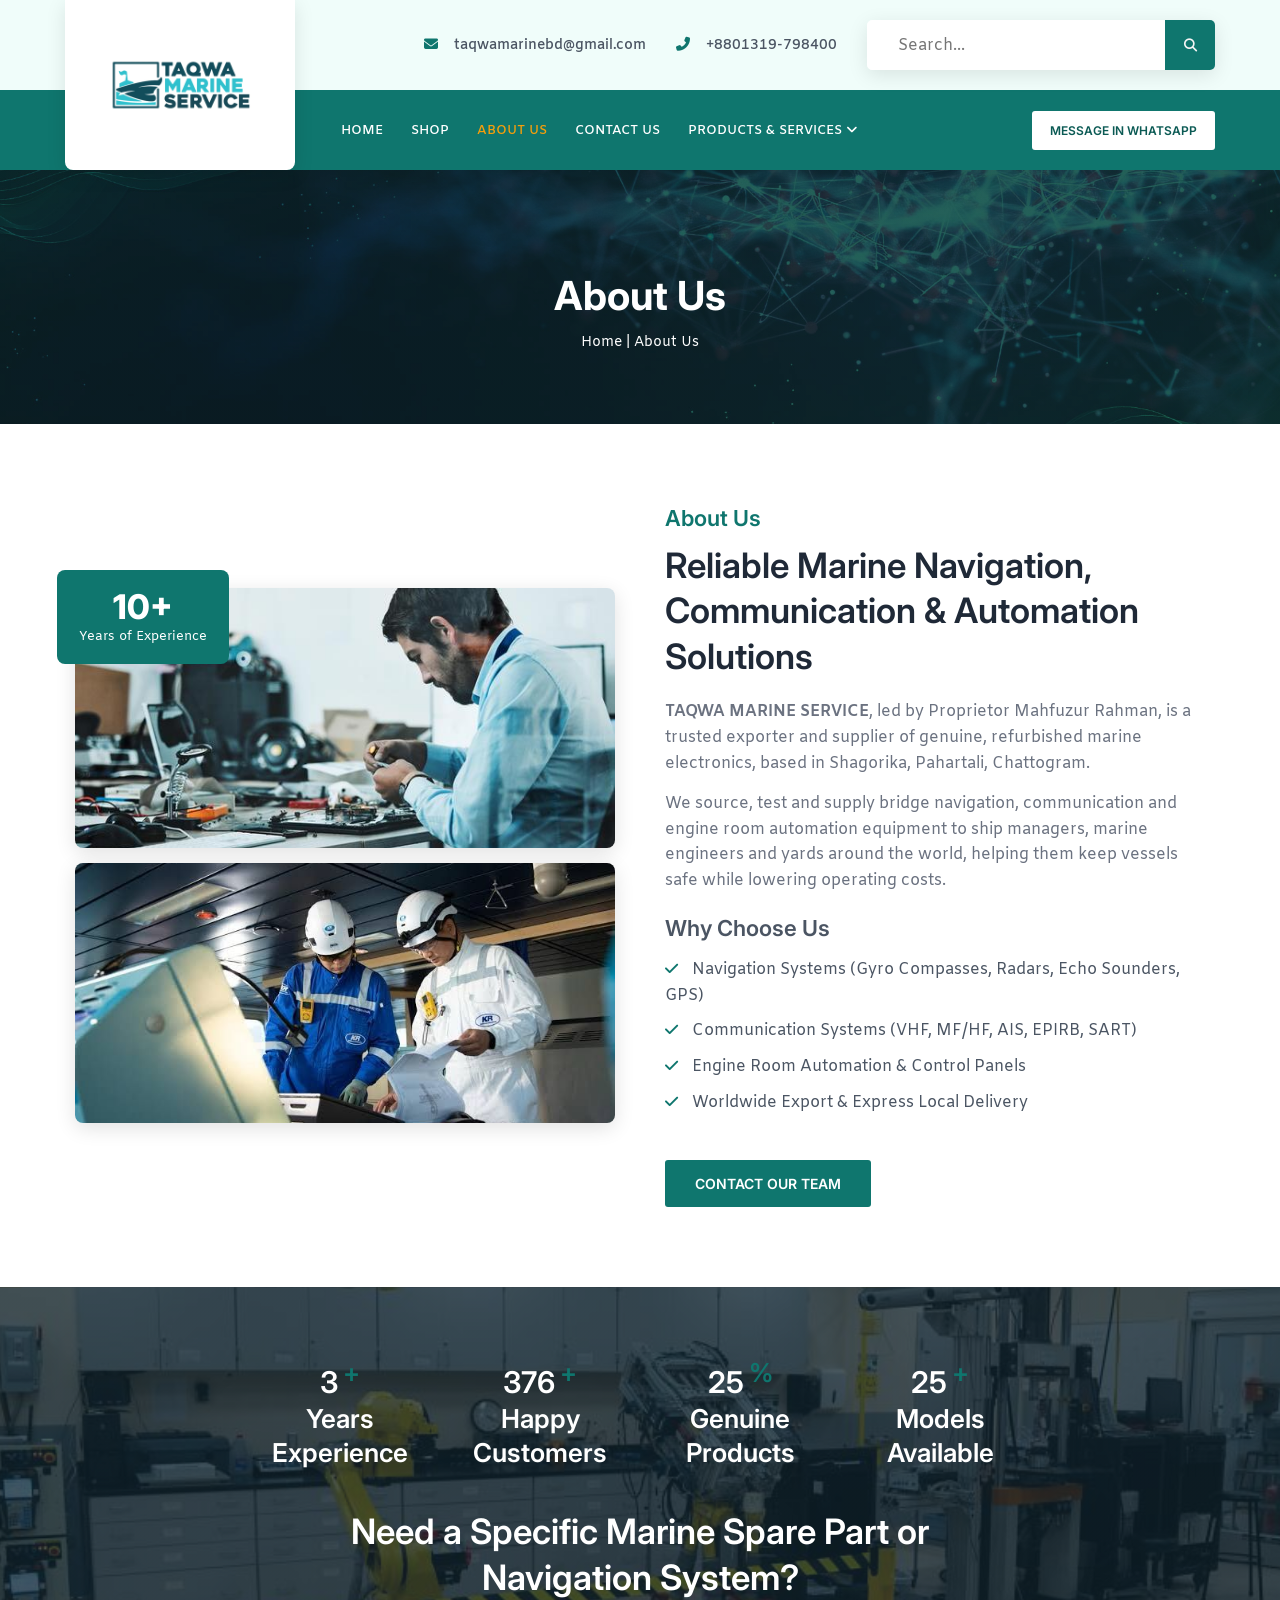
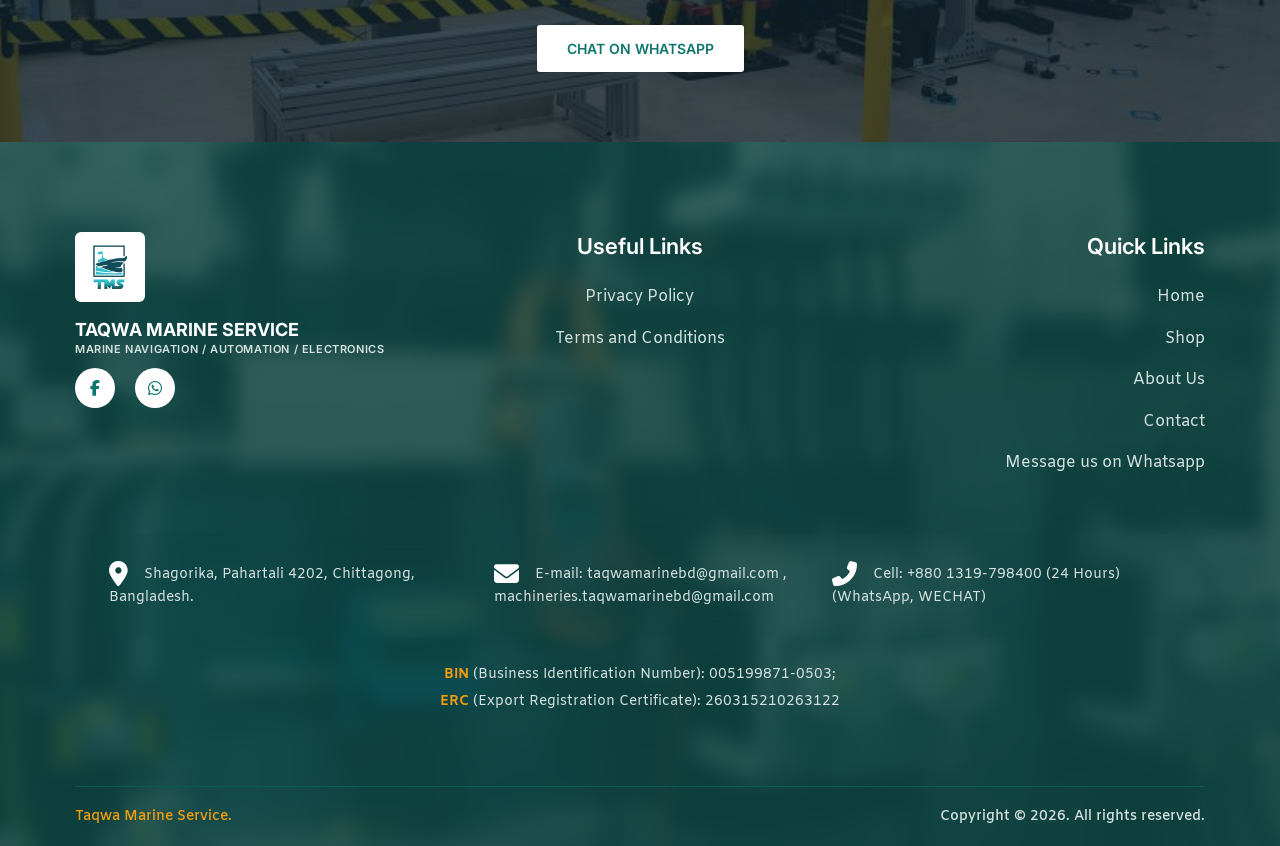
==== about.html @ 2533daaa "first commit" ====
<!DOCTYPE html>
<html lang="en"><head><meta charset="UTF-8"><meta name="viewport" content="width=device-width,initial-scale=1">
<title>About Us | Taqwa Marine Service</title>
<link rel="stylesheet" href="https://cdnjs.cloudflare.com/ajax/libs/font-awesome/6.5.1/css/all.min.css">
<link rel="stylesheet" href="https://fonts.googleapis.com/css2?family=Amiko:wght@400;600&family=Inter:wght@600;700;800&display=swap">
<link rel="stylesheet" href="style.css"></head>
<body><div id="hdr"></div>
<section class="banner" style="--b:url(image/aboutus-1.jpeg)"><h1>About Us</h1><p class="crumb"><a href="index.html">Home</a> | About Us</p></section><section class="ab wrap"><div class="ab-img"><img src="image/aboutus-2.jpeg" alt="Marine engineers at work"><img src="image/aboutus-3.jpeg" alt="Ship equipment inspection"><div class="yrs"><b>10+</b>Years of Experience</div></div>
<div class="ab-txt"><h4>About Us</h4><h2>Reliable Marine Navigation, Communication &amp; Automation Solutions</h2>
<p><b>TAQWA MARINE SERVICE</b>, led by Proprietor Mahfuzur Rahman, is a trusted exporter and supplier of genuine, refurbished marine electronics, based in Shagorika, Pahartali, Chattogram.</p>
<p>We source, test and supply bridge navigation, communication and engine room automation equipment to ship managers, marine engineers and yards around the world, helping them keep vessels safe while lowering operating costs.</p>
<h3>Why Choose Us</h3><ul class="checks"><li><i class="fas fa-check"></i> Navigation Systems (Gyro Compasses, Radars, Echo Sounders, GPS)</li><li><i class="fas fa-check"></i> Communication Systems (VHF, MF/HF, AIS, EPIRB, SART)</li><li><i class="fas fa-check"></i> Engine Room Automation &amp; Control Panels</li><li><i class="fas fa-check"></i> Worldwide Export &amp; Express Local Delivery</li></ul><a class="btn" href="contact.html">Contact Our Team</a></div></section>
<section class="band" style="--b:url(image/aboutus-4.jpeg)"><div class="stats"><div><b><span data-n="10">0</span><sup>+</sup></b><h3>Years Experience</h3></div><div><b><span data-n="1500">0</span><sup>+</sup></b><h3>Happy Customers</h3></div><div><b><span data-n="100">0</span><sup>%</sup></b><h3>Genuine Products</h3></div><div><b><span data-n="100">0</span><sup>+</sup></b><h3>Models Available</h3></div></div><h2>Need a Specific Marine Spare Part or Navigation System?</h2><a class="btn white" href="https://wa.me/8801319798400" target="_blank" rel="noopener">Chat on WhatsApp</a></section>
<div id="ftr"></div>
<script src="script.js"></script></body></html>
---- style.css ----
/* ===== IMAGES: replace none with url("https://your-image-link") ===== */
:root{
  --img-hero:none;    /* top hero background */
  --img-why:none;     /* left image in Why Choose Us */
  --img-cta:none;     /* right blue box next to the carousel */
  --img-store:none;   /* "Our Store" section background */
  --img-footer:none;  /* footer background */
}
/* ===== COLORS & FONTS: change here ===== */
:root{
  --primary:#0F766E; --primary-dark:#0B5A54; --accent:#F59E0B;
  --dark:#1F2937; --light:#F0FDFA; --sec:#4B5563; --text:#6B7280; --muted:#9CA3AF;
  --head:"Inter",sans-serif; --body:"Amiko",sans-serif;
}
*{box-sizing:border-box;margin:0;padding:0}
html{scroll-behavior:smooth}
body{font:400 16px/1.6 var(--body);color:var(--text)}
a{color:inherit;text-decoration:none}
ul{list-style:none}
img,svg{max-width:100%}
.wrap{max-width:1170px;margin:0 auto;padding:0 20px}
h1,h2{font-family:var(--head);color:var(--dark);line-height:1.3}
h1{font-size:45px;font-weight:700}
h2{font-size:35px;font-weight:600}
h3{font-family:var(--head);font-size:26px;font-weight:600;color:var(--sec);line-height:1.3}
h4{font:600 22px/1.3 var(--head);color:var(--primary)}
.btn{display:inline-block;background:var(--primary);color:#fff;font:600 14px var(--head);text-transform:uppercase;padding:15px 30px;border-radius:3px;border:0;cursor:pointer;transition:.3s}
.btn:hover{background:var(--primary-dark)}
.btn.light{background:#fff;color:var(--primary-dark)}
.btn.light:hover{background:var(--light)}
.btn.white{background:#fff;color:var(--primary)}
.btn.white:hover{background:var(--primary-dark);color:#fff}
.btn.ghost{background:transparent;margin-left:20px}
.btn.ghost:hover{color:var(--accent);background:transparent}
 
/* header */
header{position:relative;z-index:98}
.top{background:var(--light)}
.top .wrap{display:flex;justify-content:space-between;align-items:center;max-width:1190px}
.logo{width:20%;min-width:170px;height:170px;margin-bottom:-80px;background:#fff;display:flex;align-items:center;justify-content:center;text-align:center;font:800 26px/1.1 var(--head);color:var(--primary);border-radius:0 0 8px 8px;box-shadow:0 5px 20px rgba(0,0,0,.1);position:relative;z-index:5}
.top-r{display:flex;align-items:center;gap:30px;padding:20px 0}
.info{display:flex;gap:30px;font:600 14px var(--body);color:var(--sec)}
.info i,.contact i{margin-right:12px;color:var(--primary)}
.search{display:flex;box-shadow:0 5px 20px rgba(0,0,0,.1);border-radius:5px}
.search input{height:50px;padding:10px 30px;border:1px solid #fff;border-radius:5px 0 0 5px;font:16px var(--body);color:var(--sec)}
.search button{width:50px;border:0;background:var(--primary);color:#f4f4f4;border-radius:0 5px 5px 0;cursor:pointer}
.nav{background:var(--primary)}
.nav .wrap{display:flex;align-items:center;justify-content:space-between;height:80px;max-width:1190px;padding-left:23%}
.menu{display:flex;flex:1;justify-content:center}
.menu a{display:block;padding:30px;font:600 14px var(--body);text-transform:uppercase;color:#fff;transition:.3s}
.menu a:hover{color:var(--accent)}
.burger,.close{display:none}
 
/* hero */
.hero{position:relative;color:#fff;padding:150px 0 200px;background:linear-gradient(rgba(31,41,55,.54),rgba(31,41,55,.54)),var(--img-hero),linear-gradient(135deg,#134e4a,#0f766e 55%,#115e59);background-size:cover;background-position:center;margin-top:-80px}
.hero h1{color:#fff;max-width:720px;margin-bottom:30px}
.hero p{max-width:80%;margin-bottom:30px}
.curve{position:absolute;left:0;bottom:-1px;width:100%;height:74px;fill:#fff}
 
/* features overlap hero */
.feats{display:grid;grid-template-columns:repeat(3,1fr);gap:20px;margin-top:-105px;padding-top:0;padding-bottom:50px;position:relative;z-index:2}
.card{background:var(--light);border-radius:5px;box-shadow:0 5px 20px rgba(0,0,0,.05);padding:25px 20px;display:flex;gap:15px;align-items:flex-start}
.card i{font-size:40px;color:var(--primary);width:45px}
.card h2{font-size:26px;margin-bottom:5px}
 
/* about */
.about{text-align:center;padding-top:50px}
.about h2{margin:10px 10% 30px}
.stats{display:grid;grid-template-columns:repeat(4,1fr);max-width:800px;margin:0 auto}
.stats b{font:600 30px var(--head);color:var(--dark)}
.stats sup{color:var(--primary);font-size:26px;margin-left:5px}
 
/* product cards */
.prods{padding-top:100px;padding-bottom:100px;text-align:center}
.prods h2{margin:10px 30% 40px}
.grid{display:grid;grid-template-columns:repeat(4,1fr);gap:40px 20px}
.p{text-align:center}
.p h2{font-size:22px;line-height:1.3;margin:15px 0}
.ph{aspect-ratio:1;background:linear-gradient(135deg,var(--light),#cfe9e5);display:flex;align-items:center;justify-content:center;font-size:48px;color:var(--primary);overflow:hidden;border-radius:5px}
.p .btn{padding:15px 25px}
 
/* why choose us */
.why{display:grid;grid-template-columns:1fr 1fr}
.why-img{background:var(--img-why),linear-gradient(135deg,#0b5a54,#14b8a6);background-size:cover;background-position:center;min-height:344px}
.why-box{background:var(--light);padding:60px}
.why-box h2{margin:10px 0 30px}
.why-box p{color:var(--sec);margin-bottom:30px}
.badge{background:var(--primary);color:#fff;padding:20px 30px;border-radius:8px;margin-bottom:30px}
.badge i{font-size:50px;margin-bottom:20px;display:block}
.badge h3{color:#f4f4f4;font-size:22px}
.checks{margin-bottom:30px;color:var(--sec)}
.checks li{padding:5px 0}
.checks i{color:var(--primary);margin-right:10px;font-size:15px}
 
/* carousel + cta */
.duo{display:grid;grid-template-columns:60% 40%;padding-top:100px;padding-bottom:100px;gap:0}
.car-col{min-width:0}
.car-col h2{margin:10px 0 30px}
.car{overflow:hidden;padding:10px 0 30px}
.track{display:flex;transition:transform .6s ease}
.slide{flex:0 0 50%;padding:0 15px}
.slide .p{padding:20px 20px 30px;border-radius:5px;box-shadow:0 5px 20px rgba(0,0,0,.1)}
.slide .btn{padding:13px 28px}
.cta-box{margin-left:30px;border-radius:8px;padding:60px 50px;text-align:center;color:#e5e7eb;display:flex;flex-direction:column;align-items:center;justify-content:center;background:linear-gradient(rgba(15,118,110,.9),rgba(15,118,110,.9)),var(--img-cta),linear-gradient(135deg,#134e4a,#14b8a6);background-size:cover;background-position:center;}
.cta-box h4{color:#fff}
.cta-box h2,.store h2{color:#fff;margin:10px 0 30px}
.cta-box p{margin-bottom:30px}
 
/* store cta */
.store{background:linear-gradient(rgba(31,41,55,.7),rgba(31,41,55,.7)),var(--img-store),linear-gradient(135deg,#134e4a,#0f766e);background-size:cover;background-position:center;padding:50px 20px;text-align:center;color:#e5e7eb}
.store>div{max-width:731px;margin:0 auto}
.store h4{color:var(--accent)}
.store p{margin-bottom:30px;max-width:77%;margin-inline:auto}
 
/* footer */
footer{background:linear-gradient(rgba(15,118,110,.97),rgba(15,118,110,.97)),var(--img-footer),#0b5a54;background-size:cover;background-position:center;color:var(--muted);padding:200px 0 20px}
.cols{display:grid;grid-template-columns:1fr 1fr 1fr;gap:20px}
.logo-f{display:block;font:800 28px var(--head);color:#fff;margin-bottom:10px}
.c1 p{margin-bottom:20px}
.soc{display:flex;gap:20px}
.soc a{width:40px;height:40px;border-radius:50%;background:#fff;color:var(--primary);display:flex;align-items:center;justify-content:center;font-size:16px;transition:.3s}
.soc a:hover{background:var(--primary-dark);color:#fff}
footer h4{color:#fff;margin-bottom:15px}
.c2{text-align:center}.c3{text-align:right}
footer li{padding:8px 0}
footer li a:hover{color:var(--accent)}
.contact{display:flex;justify-content:center;gap:50px;margin:70px auto 0;padding:20px;border-radius:6px;backdrop-filter:blur(10px);width:fit-content}
.contact i{color:#fff;font-size:25px;vertical-align:middle}
.bar{display:flex;justify-content:space-between;align-items:center;margin-top:70px;padding-top:20px;border-top:1px solid var(--primary-dark);font:600 14px var(--body)}
.bar a{color:var(--accent)}
 
/* image slots */
.slot img{display:block;width:100%;height:100%;object-fit:cover}
.logo img{object-fit:contain;padding:12px}
.logo-f img{max-height:60px;width:auto}
.slot.empty img{display:none}
.slot.empty{border:2px dashed var(--primary);font:600 12px/1.3 var(--head);color:var(--primary);text-align:center}
.slot.empty::after{content:attr(data-label)}
.logo-f.empty{color:#fff;border-color:#fff;padding:10px;width:max-content}
.bgslot{position:relative}
.bgslot.empty::before{content:attr(data-label);position:absolute;top:8px;left:8px;z-index:50;background:#fff;color:#111;font:600 12px var(--head);padding:3px 8px;border:1px dashed #111}
 
/* reveal on scroll (hero + headings only) */
.rv{opacity:0;transform:translateY(20px);transition:.8s}
.rv.in{opacity:1;transform:none}
 
/* tablet */
@media(max-width:1024px){
  .top-r{display:none}
  .top .wrap{padding:0}
  .logo{height:90px;margin-bottom:0;width:auto;padding:0 25px;border-radius:0 0 8px 0}
  .nav .wrap{padding:0 20px;height:70px;justify-content:space-between;flex-direction:row-reverse}
  .burger{display:block;background:none;border:0;color:#fff;font-size:30px;cursor:pointer}
  .menu{position:fixed;top:0;left:-110%;width:100%;max-width:360px;height:100%;background:var(--primary);flex-direction:column;justify-content:flex-start;padding-top:20px;z-index:99;transition:left .6s cubic-bezier(.6,.1,.68,.53);overflow-y:auto}
  .menu.open{left:0}
  .menu a{padding:15px 20px}
  .close{display:block;text-align:right;padding:0 20px}
  .close button{background:none;border:0;color:#fff;font-size:26px;cursor:pointer}
  .hero{margin-top:0;padding:60px 0 200px}
  .feats{grid-template-columns:1fr 1fr;margin-top:-65px}
  .feats .card:last-child{grid-column:1/-1}
  .grid{grid-template-columns:repeat(3,1fr)}
  .why{grid-template-columns:1fr}
  .why-box{padding:10%}
  .duo{grid-template-columns:1fr}
  .cta-box{margin:40px 0 0}
  .slide{flex-basis:100%}
  .cols{grid-template-columns:2fr 1fr 1fr}
  footer{padding-top:150px}
}
/* mobile */
@media(max-width:767px){
  h1{font-size:42px}h2{font-size:30px}h3{font-size:22px}body{font-size:14px}
  .hero{padding:50px 0 150px}
  .btn.ghost{margin:20px 0 0}
  .feats{grid-template-columns:1fr}
  .stats{grid-template-columns:1fr 1fr;gap:30px 0}
  .prods{padding:50px 0}.prods h2{margin:10px 0 30px}
  .grid{grid-template-columns:repeat(2,1fr)}
  .why-box{padding:30px}
  .cta-box{padding:30px}
  .store p{max-width:89%}
  .cols{grid-template-columns:1fr;text-align:center}
  .c2,.c3{text-align:center}
  .soc{justify-content:center}
  .contact{flex-direction:column;gap:20px;margin-top:30px}
  .bar{flex-direction:column;gap:10px;text-align:center}
}
@media(prefers-reduced-motion:reduce){*{transition:none!important;scroll-behavior:auto!important}}
 
/* ===================== TAQWA MARINE: additions ===================== */
:root{--img-why:url("image/image-2.jpeg");--img-cta:url("image/background-1.jpeg");--img-store:url("image/background-2.jpeg");--img-footer:url("image/background-3.jpeg")}
.logo img{width:100%;height:100%;object-fit:contain;padding:10px}
.logo-f img{max-height:70px;width:auto;background:#fff;padding:4px;border-radius:6px}
.ph img{width:100%;height:100%;object-fit:cover}
/* hero video */
.hero{overflow:hidden}
.hero video{position:absolute;inset:0;width:100%;height:100%;object-fit:cover}
.hero::before{content:"";position:absolute;inset:0;background:rgba(15,35,45,.55);z-index:1}
.hero .wrap{position:relative;z-index:2}.curve{z-index:2}
/* nav + dropdown */
.menu li{position:relative}.menu a.on{color:var(--accent)}
.sub{display:none;position:absolute;top:100%;left:0;min-width:300px;background:#fff;box-shadow:0 10px 30px rgba(0,0,0,.15);border-top:3px solid var(--accent)}
.dd:hover .sub{display:block}
.menu .sub a{color:var(--sec);padding:14px 20px;text-transform:none;font-size:14px;border-bottom:1px solid #eee}
.menu .sub a:hover{color:var(--primary);background:var(--light)}
.btn.light{padding:12px 18px;font-size:12px;white-space:nowrap}
@media(min-width:1025px){.nav .wrap{padding-left:22%}.menu{justify-content:flex-start}.menu>li>a{padding:30px 14px;font-size:13px}}
/* blurred backgrounds: CTA box, store, footer */
.cta-box,.store,footer{position:relative;overflow:hidden;background:none}
.cta-box::before,.store::before,footer::before{content:"";position:absolute;inset:-14px;z-index:0}
.cta-box::before{background:linear-gradient(rgba(15,118,110,.55),rgba(15,118,110,.55)),var(--img-cta) center/cover;filter:blur(3px)}
.store::before{background:linear-gradient(rgba(31,41,55,.6),rgba(31,41,55,.6)),var(--img-store) center/cover;filter:blur(4px)}
footer::before{inset:-40px;background:linear-gradient(rgba(11,70,66,.82),rgba(11,70,66,.82)),var(--img-footer) center/cover;filter:blur(10px)}
.cta-box>*,.store>div,footer>.wrap{position:relative;z-index:1}
footer{padding:90px 0 20px;color:#d5e3e0}
.fn{color:#fff;font:700 18px var(--head);margin:10px 0 2px}.fb{font:600 11px var(--head);letter-spacing:.6px;margin-bottom:15px}
.contact{flex-wrap:wrap;align-items:flex-start;gap:30px 45px;margin-top:50px}.contact li{max-width:340px;font-size:14px}
.reg{text-align:center;margin-top:25px;font-size:14px;line-height:1.9}.reg b{color:var(--accent)}
.c1 p{margin-bottom:12px}
/* brands slider */
.brands{padding:0 20px 100px;text-align:center}.brands h2{margin:10px 0 40px}
.car{position:relative}
.bd{background:#fff;border:1px solid #e5e7eb;border-radius:5px;padding:15px;height:150px;display:flex;flex-direction:column;align-items:center;justify-content:center;gap:10px;box-shadow:0 5px 15px rgba(0,0,0,.05)}
.bd img{max-height:75px;max-width:100%;object-fit:contain}.bd span{font:600 13px var(--head);color:var(--sec)}
.arr{position:absolute;top:50%;transform:translateY(-50%);z-index:3;width:44px;height:44px;border-radius:50%;border:0;background:rgba(15,118,110,.25);color:#fff;font-size:18px;cursor:pointer;transition:.3s}
.arr:hover{background:var(--primary)}.arr.l{left:4px}.arr.r{right:4px}
.more{text-align:center;margin-top:50px}
/* inner page banner */
.banner{color:#fff;text-align:center;padding:100px 20px 70px;background:linear-gradient(rgba(15,35,45,.62),rgba(15,35,45,.62)),var(--b,none) center/cover,#134e4a}
.banner h1{color:#fff;font-size:40px}.crumb{margin-top:10px;font-size:14px}.crumb a:hover{color:var(--accent)}
/* about */
.ab{display:grid;grid-template-columns:1fr 1fr;gap:50px;padding-top:80px;padding-bottom:80px;align-items:center}
.ab-img{position:relative;display:grid;gap:15px}
.ab-img img{width:100%;height:260px;object-fit:cover;border-radius:8px;box-shadow:0 5px 20px rgba(0,0,0,.12)}
.yrs{position:absolute;left:-18px;top:-18px;background:var(--primary);color:#fff;padding:16px 22px;border-radius:8px;text-align:center;z-index:2;font-size:13px}
.yrs b{display:block;font:800 34px var(--head)}
.ab-txt h2{margin:10px 0 20px}.ab-txt p{margin-bottom:15px}.ab-txt h3{margin:20px 0 10px;font-size:22px}.ab-txt .btn{margin-top:10px}
.band{color:#fff;text-align:center;padding:70px 20px;background:linear-gradient(rgba(15,35,45,.74),rgba(15,35,45,.74)),var(--b) center/cover}
.band .stats{margin-bottom:40px}.band .stats b,.band .stats h3{color:#fff}.band h2{color:#fff;margin:0 auto 25px;max-width:700px}
.checks.cols2{columns:2;gap:30px}
/* contact */
.ct{display:grid;grid-template-columns:1.1fr 1fr;gap:50px;padding-top:80px;padding-bottom:80px}
.ct h2{margin:10px 0 15px}.ics{display:grid;grid-template-columns:1fr 1fr;gap:15px;margin-top:25px}
.ic{background:var(--light);border-radius:8px;padding:18px;font-size:14px}
.ic i{color:var(--primary);font-size:22px;margin-bottom:8px;display:block}.ic b{display:block;font:600 16px var(--head);color:var(--dark);margin-bottom:4px}
.fcard{background:#fff;box-shadow:0 5px 30px rgba(0,0,0,.1);border-radius:8px;padding:35px}
.fcard h3{margin-bottom:20px;font-size:24px}
.fcard input,.fcard textarea{width:100%;padding:13px 15px;margin-bottom:15px;border:1px solid #d1d5db;border-radius:4px;font:16px var(--body)}
.fcard textarea{height:130px;resize:vertical}.fcard .btn{width:100%}
.map{width:100%;height:420px;border:0;display:block}
/* shop */
.cats{display:grid;grid-template-columns:repeat(6,1fr);gap:15px;margin:50px 0 30px}
.cats a{text-align:center;font:600 13px var(--head);color:var(--sec)}
.cats i{display:flex;width:70px;height:70px;margin:0 auto 10px;border-radius:50%;background:var(--light);color:var(--primary);font-size:26px;align-items:center;justify-content:center;transition:.3s}
.cats a:hover i{background:var(--primary);color:#fff}
.shophead{text-align:center}.shophead h2{margin-top:5px}
.shopbar{display:flex;justify-content:space-between;align-items:center;gap:15px;margin:30px 0 25px;color:var(--sec);font-size:14px;flex-wrap:wrap}
.shopbar select{padding:10px 14px;border:1px solid #d1d5db;border-radius:4px;font:14px var(--body)}
.pager{display:flex;gap:8px;justify-content:center;margin:50px 0 80px}
.pager button{width:40px;height:40px;border:1px solid #d1d5db;background:#fff;border-radius:4px;cursor:pointer;font:600 14px var(--head)}
.pager .on,.pager button:hover{background:var(--primary);color:#fff;border-color:var(--primary)}
.shop .grid{text-align:center}
/* products & services */
.tabs{display:flex;gap:10px;flex-wrap:wrap;margin:50px 0 10px}
.sector{margin:50px 0}.sector>h2{margin-bottom:20px;padding-bottom:10px;border-bottom:3px solid var(--primary)}
details{border:1px solid #e5e7eb;border-radius:5px;margin-bottom:10px;background:#fff}
summary{cursor:pointer;padding:15px 20px;font:600 18px var(--head);color:var(--dark);list-style:none}
summary::-webkit-details-marker{display:none}summary::after{content:"+";float:right;color:var(--primary)}
details[open] summary::after{content:"−"}details[open] summary{background:var(--light)}
details .row{display:grid;grid-template-columns:230px 1fr;gap:15px;padding:10px 20px;border-top:1px solid #f0f0f0;font-size:15px}
details .row b{font:600 14px var(--head);color:var(--primary)}details ul{padding:10px 20px 15px 40px;list-style:disc}
/* legal */
.legal{max-width:900px;padding-top:60px;padding-bottom:80px}.legal h2{font-size:24px;margin:30px 0 10px}.legal p{margin-bottom:10px}
@media(max-width:1024px){
  .sub{display:block;position:static;box-shadow:none;background:none;border:0;min-width:0}
  .menu .sub a{color:#fff;padding:10px 20px 10px 40px;border:0;font-size:13px;background:none}
  .ab,.ct{grid-template-columns:1fr}.cats{grid-template-columns:repeat(3,1fr)}.yrs{left:10px;top:10px}
}
@media(max-width:767px){
  .ics{grid-template-columns:1fr}.checks.cols2{columns:1}.cats{grid-template-columns:repeat(2,1fr)}
  details .row{grid-template-columns:1fr;gap:2px}.banner{padding:70px 20px 50px}.banner h1{font-size:32px}.fcard{padding:20px}.ab-img img{height:200px}
}
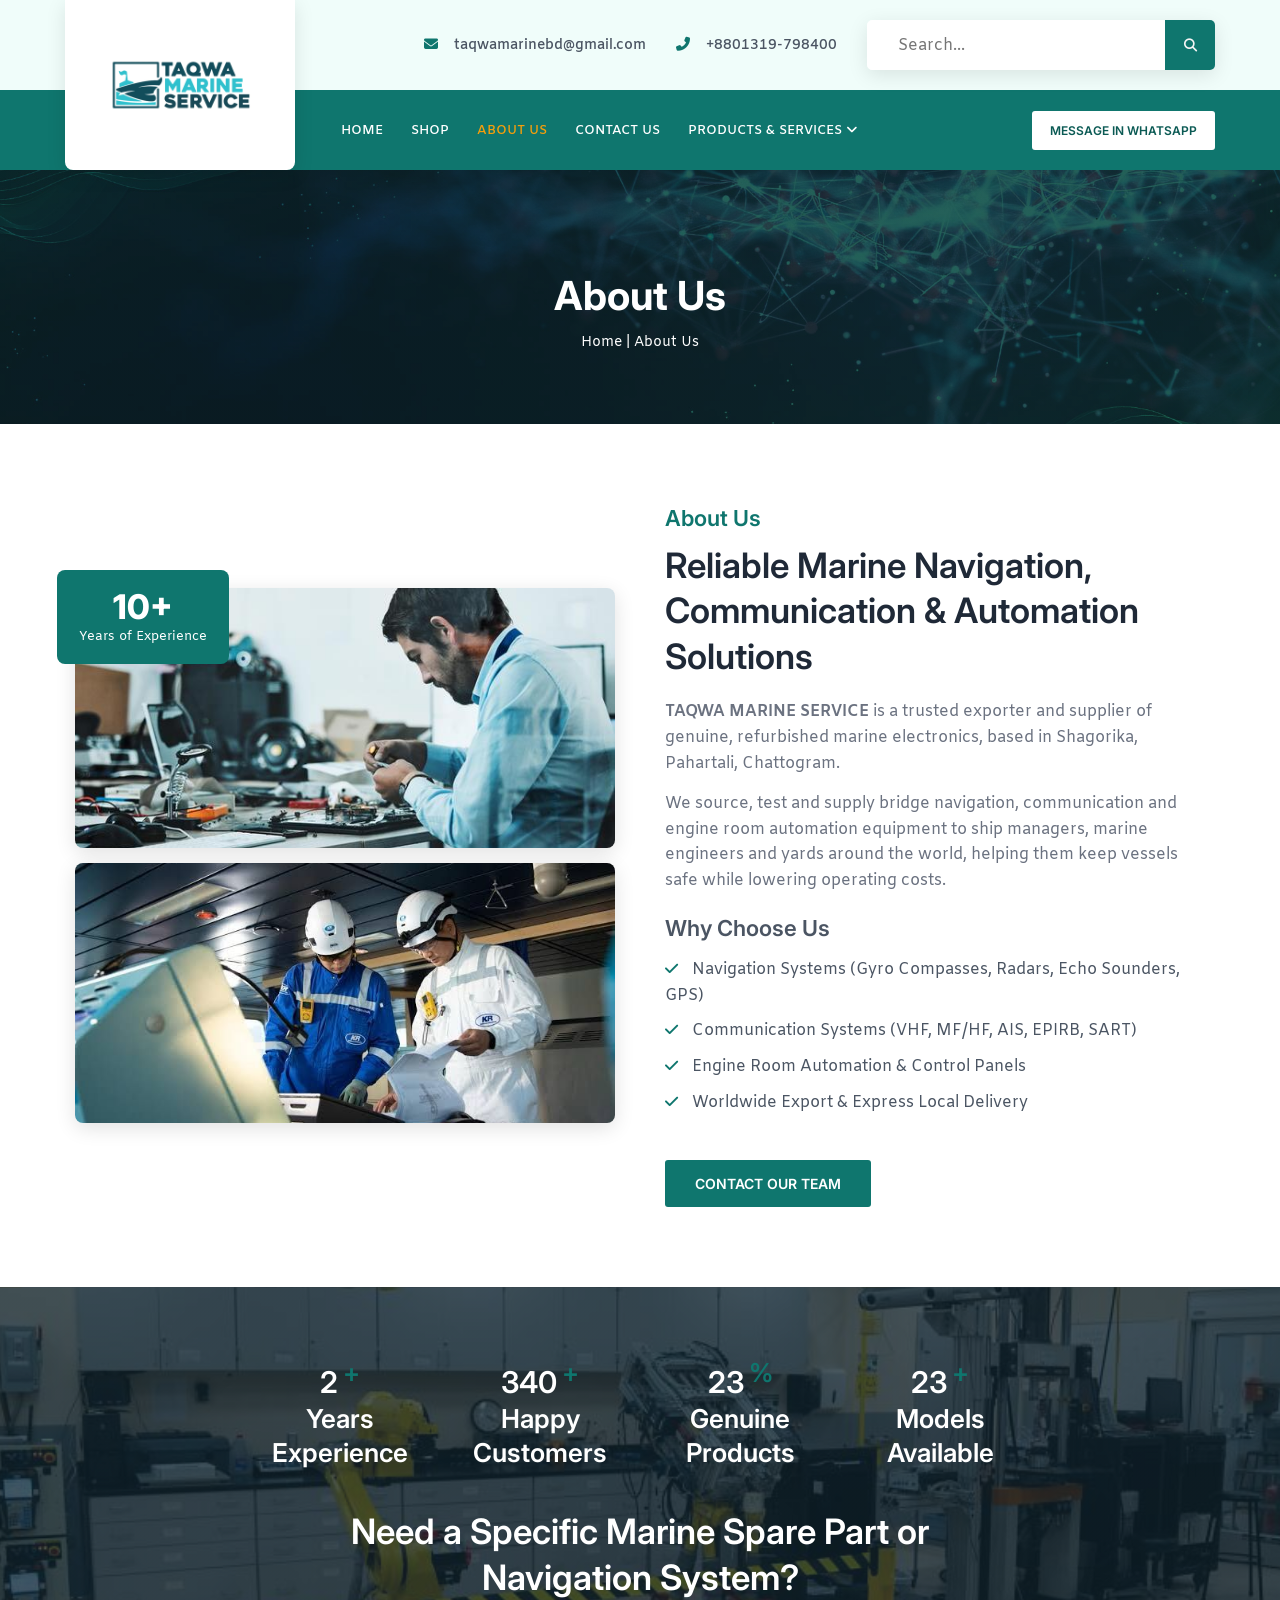
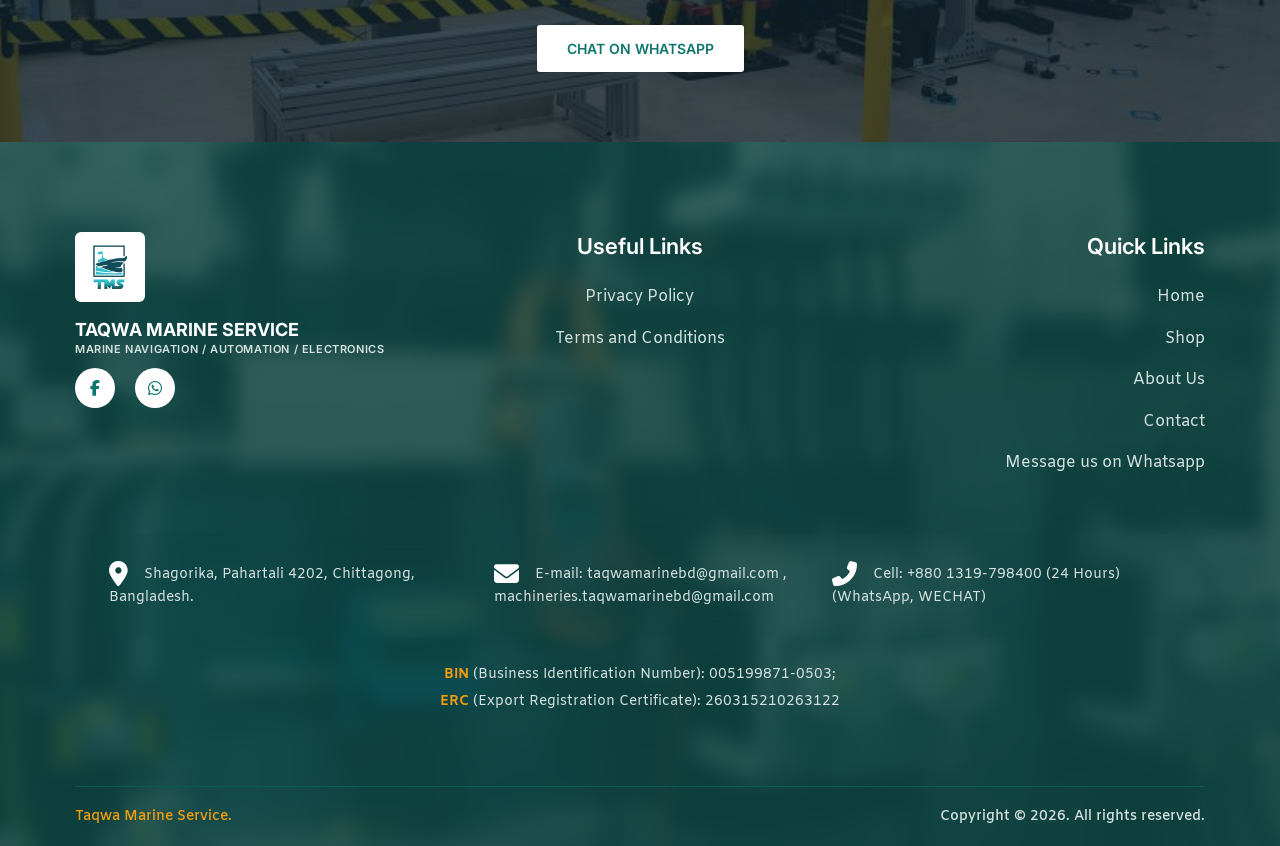
==== commit 38d99d9a: "Updated index, about and style.css" ====
--- a/about.html
+++ b/about.html
@@ -7,7 +7,7 @@
 <body><div id="hdr"></div>
 <section class="banner" style="--b:url(image/aboutus-1.jpeg)"><h1>About Us</h1><p class="crumb"><a href="index.html">Home</a> | About Us</p></section><section class="ab wrap"><div class="ab-img"><img src="image/aboutus-2.jpeg" alt="Marine engineers at work"><img src="image/aboutus-3.jpeg" alt="Ship equipment inspection"><div class="yrs"><b>10+</b>Years of Experience</div></div>
 <div class="ab-txt"><h4>About Us</h4><h2>Reliable Marine Navigation, Communication &amp; Automation Solutions</h2>
-<p><b>TAQWA MARINE SERVICE</b>, led by Proprietor Mahfuzur Rahman, is a trusted exporter and supplier of genuine, refurbished marine electronics, based in Shagorika, Pahartali, Chattogram.</p>
+<p><b>TAQWA MARINE SERVICE</b> is a trusted exporter and supplier of genuine, refurbished marine electronics, based in Shagorika, Pahartali, Chattogram.</p>
 <p>We source, test and supply bridge navigation, communication and engine room automation equipment to ship managers, marine engineers and yards around the world, helping them keep vessels safe while lowering operating costs.</p>
 <h3>Why Choose Us</h3><ul class="checks"><li><i class="fas fa-check"></i> Navigation Systems (Gyro Compasses, Radars, Echo Sounders, GPS)</li><li><i class="fas fa-check"></i> Communication Systems (VHF, MF/HF, AIS, EPIRB, SART)</li><li><i class="fas fa-check"></i> Engine Room Automation &amp; Control Panels</li><li><i class="fas fa-check"></i> Worldwide Export &amp; Express Local Delivery</li></ul><a class="btn" href="contact.html">Contact Our Team</a></div></section>
 <section class="band" style="--b:url(image/aboutus-4.jpeg)"><div class="stats"><div><b><span data-n="10">0</span><sup>+</sup></b><h3>Years Experience</h3></div><div><b><span data-n="1500">0</span><sup>+</sup></b><h3>Happy Customers</h3></div><div><b><span data-n="100">0</span><sup>%</sup></b><h3>Genuine Products</h3></div><div><b><span data-n="100">0</span><sup>+</sup></b><h3>Models Available</h3></div></div><h2>Need a Specific Marine Spare Part or Navigation System?</h2><a class="btn white" href="https://wa.me/8801319798400" target="_blank" rel="noopener">Chat on WhatsApp</a></section>
--- a/style.css
+++ b/style.css
@@ -281,4 +281,19 @@
   .ics{grid-template-columns:1fr}.checks.cols2{columns:1}.cats{grid-template-columns:repeat(2,1fr)}
   details .row{grid-template-columns:1fr;gap:2px}.banner{padding:70px 20px 50px}.banner h1{font-size:32px}.fcard{padding:20px}.ab-img img{height:200px}
 }
- + 
+.hero p.sub,
+.hero .tagline{
+  display:block;
+  position:static;
+  top:auto;
+  left:auto;
+  min-width:0;
+  background:none;
+  box-shadow:none;
+  border:0;
+  font:600 17px/1.5 var(--head);
+  color:var(--accent);
+  margin-bottom:15px;
+  max-width:100%;
+}
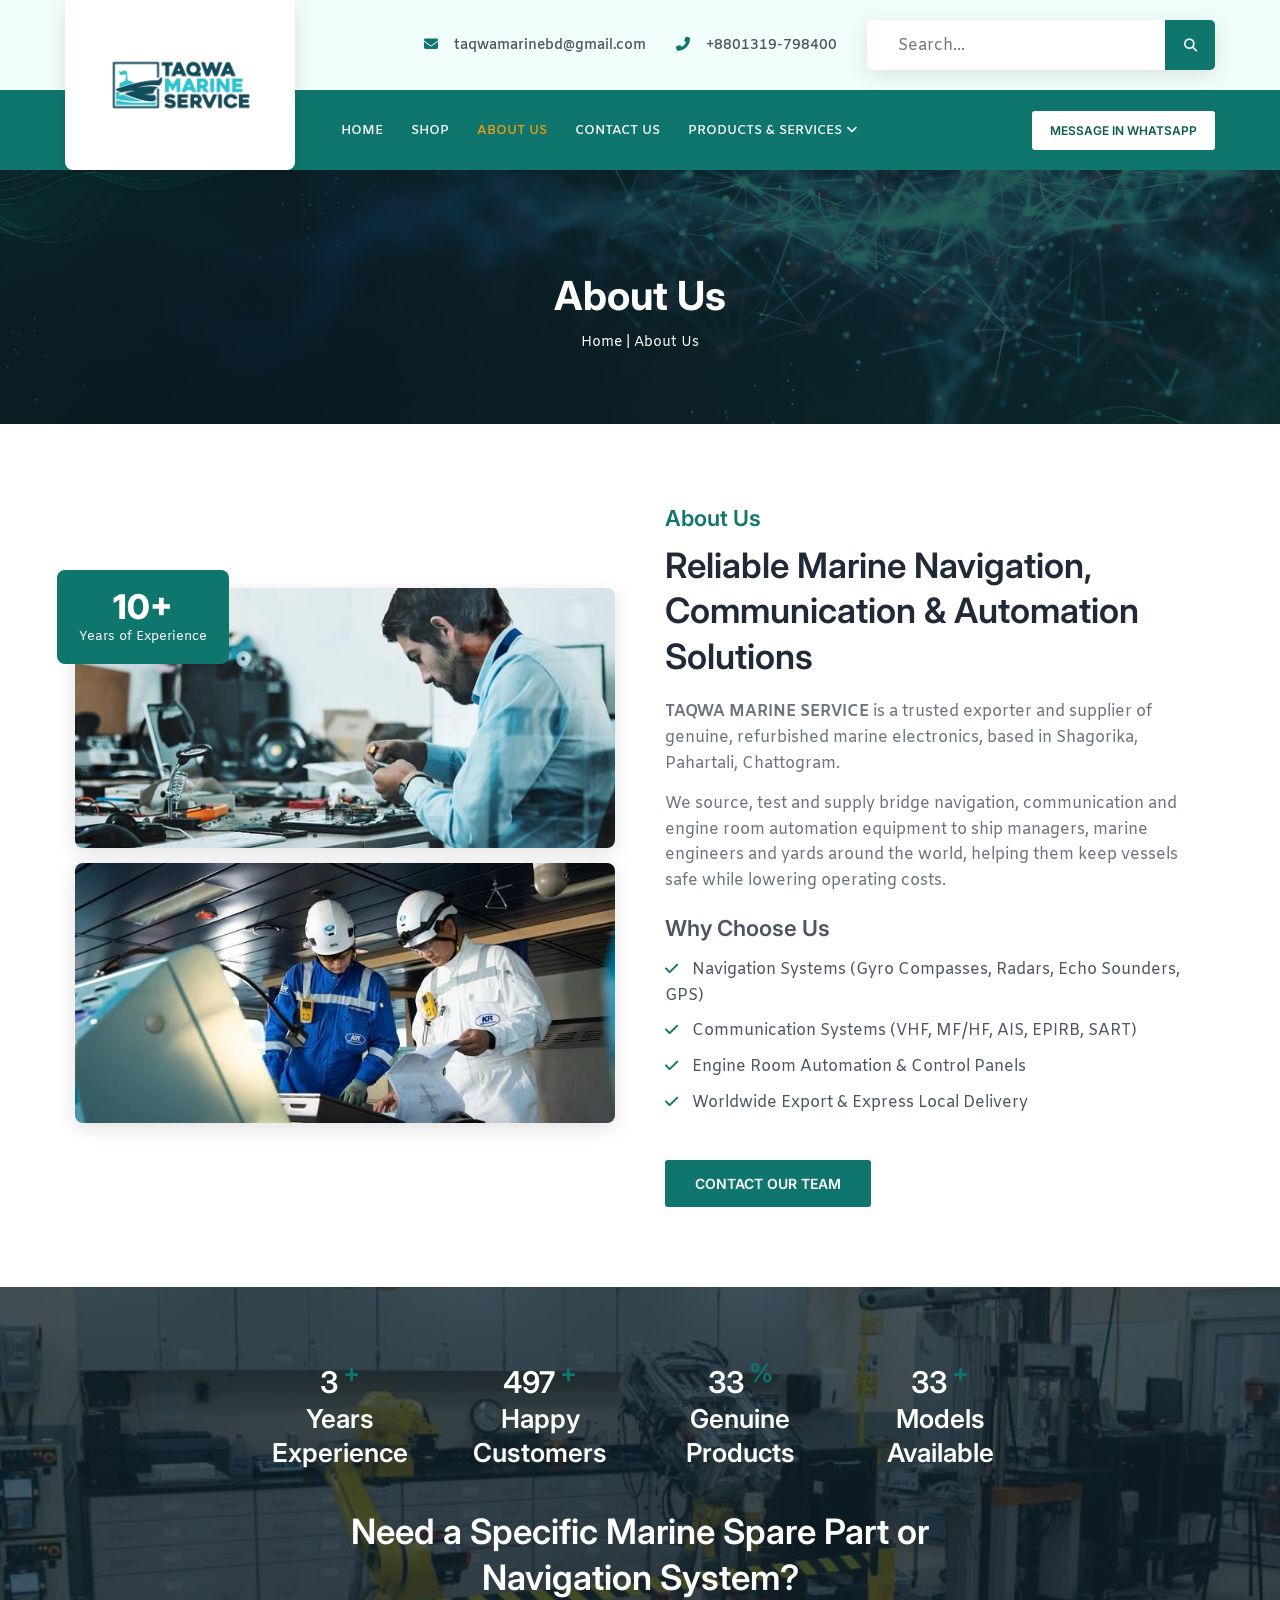
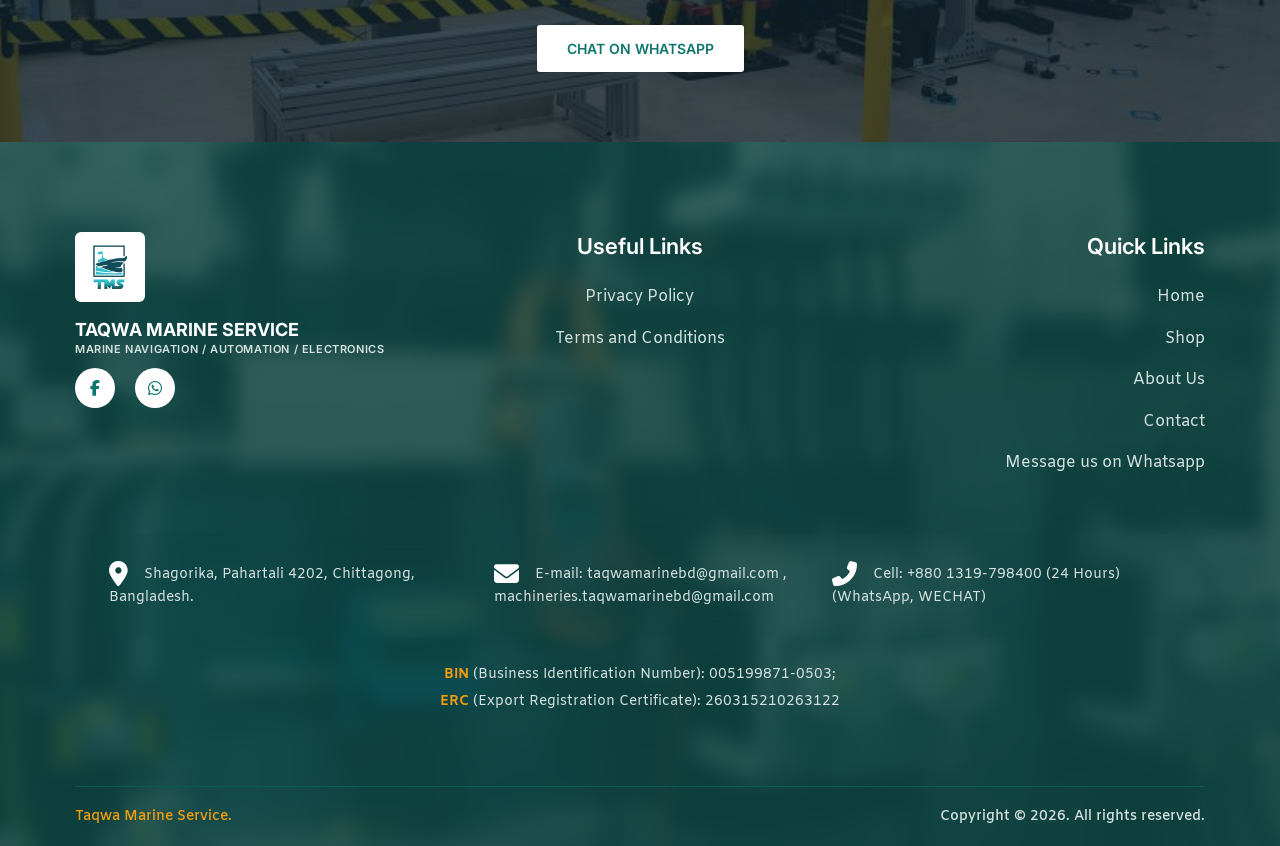
==== commit a6ea4864: "Add favicon" ====
--- a/about.html
+++ b/about.html
@@ -3,6 +3,9 @@
 <title>About Us | Taqwa Marine Service</title>
 <link rel="stylesheet" href="https://cdnjs.cloudflare.com/ajax/libs/font-awesome/6.5.1/css/all.min.css">
 <link rel="stylesheet" href="https://fonts.googleapis.com/css2?family=Amiko:wght@400;600&family=Inter:wght@600;700;800&display=swap">
+<link rel="icon" href="/favicon.ico" sizes="any">
+<link rel="icon" type="image/png" sizes="192x192" href="/favicon-192x192.png">
+<link rel="apple-touch-icon" href="/apple-touch-icon.png">
 <link rel="stylesheet" href="style.css"></head>
 <body><div id="hdr"></div>
 <section class="banner" style="--b:url(image/aboutus-1.jpeg)"><h1>About Us</h1><p class="crumb"><a href="index.html">Home</a> | About Us</p></section><section class="ab wrap"><div class="ab-img"><img src="image/aboutus-2.jpeg" alt="Marine engineers at work"><img src="image/aboutus-3.jpeg" alt="Ship equipment inspection"><div class="yrs"><b>10+</b>Years of Experience</div></div>
--- a/style.css
+++ b/style.css
@@ -296,4 +296,22 @@
   color:var(--accent);
   margin-bottom:15px;
   max-width:100%;
+}
+
+/* ===== mobile & tablet: show email, phone and search in the top bar ===== */
+@media(max-width:1024px){
+  .top-r{display:flex;flex-wrap:wrap;justify-content:flex-end;gap:10px 20px;padding:10px 20px 10px 0;margin-left:auto}
+  .info{gap:4px 20px}
+  .search input{width:150px}
+}
+@media(max-width:767px){
+  .top .wrap{align-items:stretch}
+  .logo{width:36%;min-width:120px;padding:0 6px;height:auto;min-height:100px}
+  .logo img{padding:6px}
+  .top-r{flex:1;min-width:0;flex-direction:column;align-items:flex-end;justify-content:center;gap:8px;padding:10px 12px}
+  .info{flex-direction:column;align-items:flex-end;gap:2px;font-size:12px}
+  .info li{overflow-wrap:anywhere;text-align:right}
+  .search{width:100%}
+  .search input{width:100%;min-width:0;height:38px;padding:6px 12px;font-size:14px}
+  .search button{width:40px;flex:none}
 }
